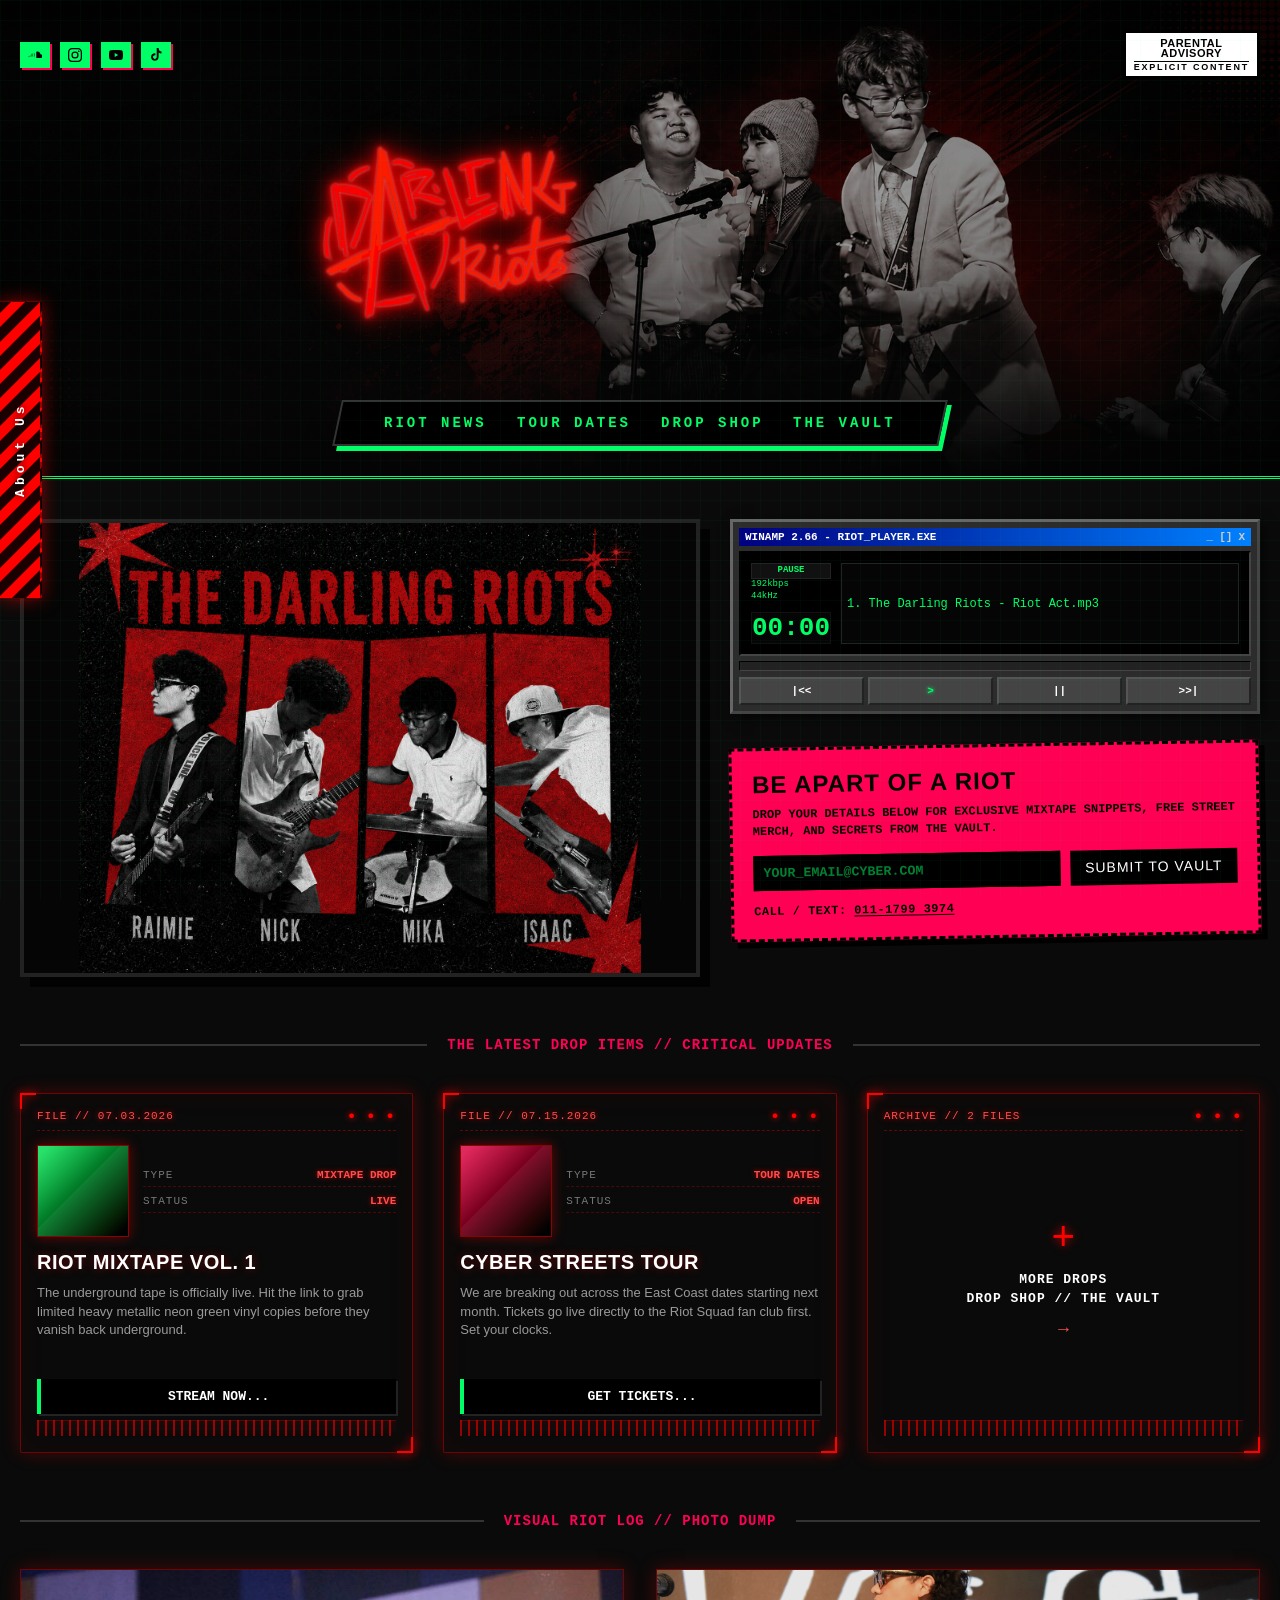
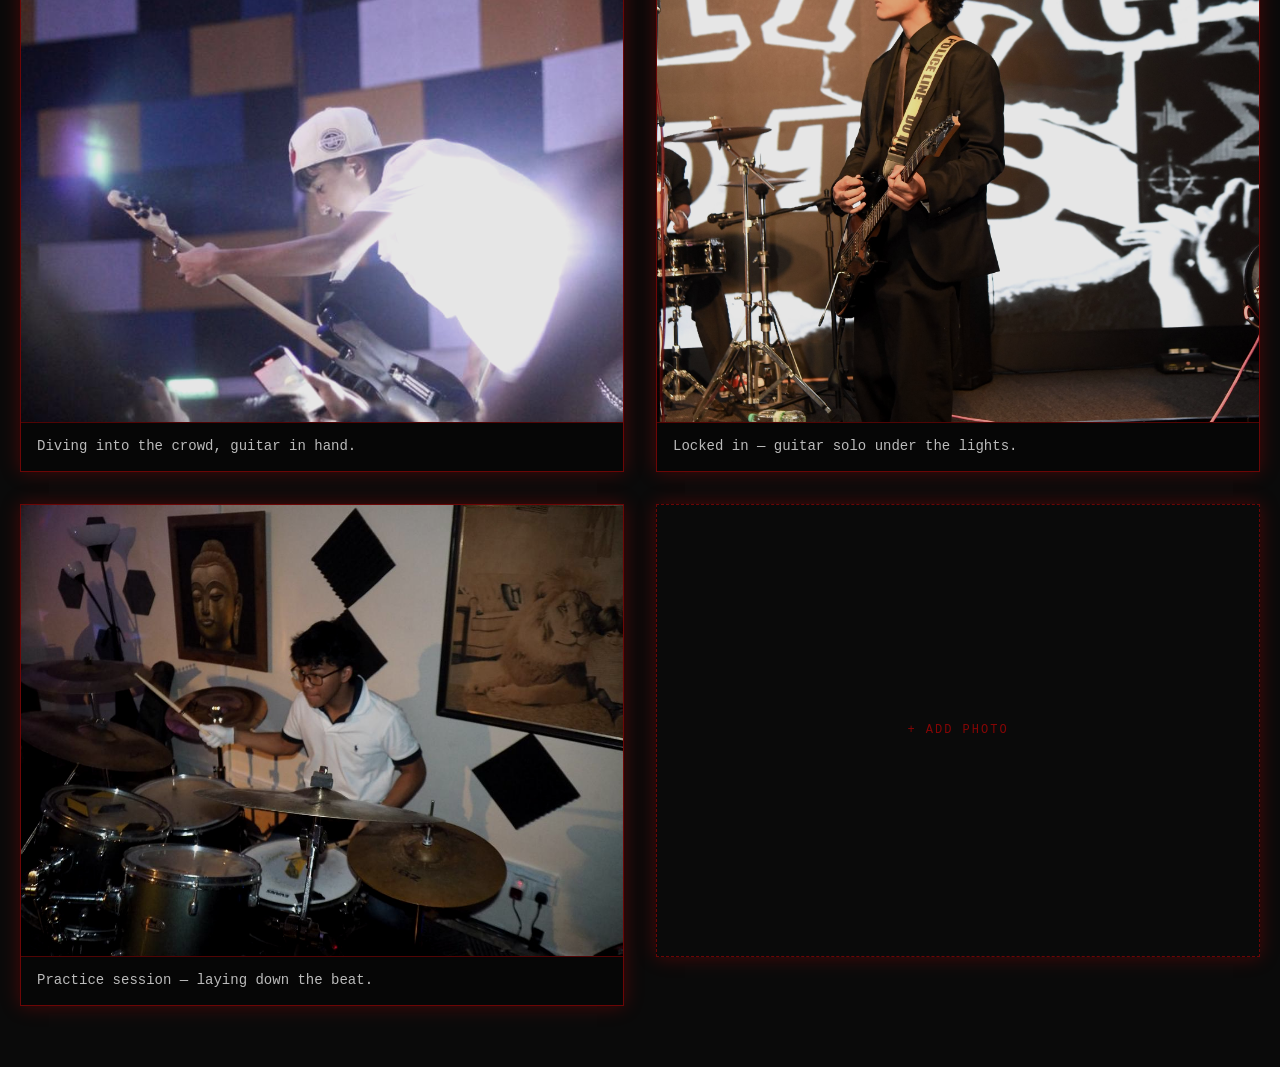
==== index.html @ 15f685d5 "first commit website" ====
<!DOCTYPE html>
<html lang="en">
<head>
  <meta charset="UTF-8">
  <meta name="viewport" content="width=device-width, initial-scale=1.0">
  <title>The Darling Riots | Official Site</title>
  <link rel="stylesheet" href="style.css">
  <script src="script.js" defer></script>

</head>
<body>

  <!-- LOADING OVERLAY (shown whenever the page or an action is loading) -->
  <div class="loading-overlay" id="loadingOverlay">
    <img src="pictures/dogdrum.png" alt="Loading..." class="loading-spinner">
  </div>

  <!-- BACKGROUND GRID TEXTURE OVERLAY -->
  <div class="grid-overlay"></div>

  <!-- BAND INTRO MEMO: old-school ticket stub, pinned to the left edge -->
  <div class="ticket-memo" id="ticketMemo">
    <button type="button" class="ticket-tab" id="ticketTab" aria-expanded="false" aria-controls="ticketPanel">
      <span class="ticket-tab-text">About Us</span>
    </button>

    <div class="ticket-panel" id="ticketPanel">
      <div class="ticket-stub">
        <span class="ticket-stub-label">ADMIT<br>ONE</span>
        <span class="ticket-stub-no">NO. 000001</span>
      </div>
      <div class="ticket-perforation"></div>
      <div class="ticket-body">
        <button type="button" class="ticket-close" id="ticketClose" aria-label="Close">&times;</button>
        <span class="ticket-eyebrow">BACKSTAGE PASS // ORIGIN STORY</span>
        <h2 class="ticket-title">THE DARLING RIOTS</h2>
        <p class="ticket-intro-text">
          [ Add your band introduction here — who you are, where you're from, your sound, and the story
          behind the riot. This panel is ready whenever you want to drop it in. ]
        </p>
        <div class="ticket-meta-row">
          <span>GATE A1</span>
          <span>GA ENTRY</span>
          <span>VALID ALL DATES</span>
        </div>
        <div class="ticket-barcode"></div>
      </div>
    </div>
  </div>

  <!-- HEADER (Inspired by Layout in Screenshot 2026-05-30 205433.png) -->
  <header class="y2k-header">
    <div class="top-utility-bar">
      <div class="social-cluster">
        <a href="https://on.soundcloud.com/zNSpr5224gGfSf9cgE" target="_blank" rel="noopener noreferrer" class="pixel-social-btn" title="SoundCloud" aria-label="SoundCloud">
          <svg viewBox="0 0 640 512" aria-hidden="true"><path d="M111.4 256.3c-3.5 0-6.1 2.7-6.6 6.1c-3.3 26-8.4 50.7-13.4 74.9l-.2 1.3c.5 3.9 3.1 6.7 6.6 6.7s6.1-2.7 6.7-6.7l.1-.6c5.2-24.9 10.4-49.9 13.7-76.5c-.6-3.4-3.1-5.2-6.9-5.2zM63.8 285.3c-3.4 0-6.4 2.7-6.7 6.4c-2.5 18-6.4 35.6-9.9 53.2l-.5 2.6c.3 3.9 3.1 6.4 6.4 6.4c3.4 0 6.1-2.5 6.7-6.4l.1-.4c3.9-19 7.7-38 10.1-57.6c-.4-2.5-2.9-3.8-6.2-3.8zM160.5 202.8c-4.4 0-7.9 3.4-8.4 7.9c-4.2 39.5-11.4 78.4-16.4 117.9c.5 5.2 4.1 8.9 8.9 8.9s8.1-3.4 8.4-8.9c5.4-40.9 12.9-81.9 16.6-123.1c-.2-1.5-.4-3-.6-4.4c-1-4.1-3.9-8.3-8.5-8.3zM227 176.8c-.2 0-.5 0-.7 0c-5.2 0-9.6 4.4-9.9 9.4c-4.2 41.5-9.6 82.4-14.4 123.8c-.2 1.2-.2 2.5-.2 3.7c0 5.7 4.5 9.9 9.9 9.9c5.2 0 9.4-3.9 9.9-9.4c5.2-42.4 10.7-84.9 14.9-127.3c0-.5-.2-1-.2-1.7c-.2-4.9-4.4-8.9-9.3-9.4zM31.9 300.1c-3.5 0-6.6 2.7-6.9 6.4l-3.9 40.3c.2 3.9 3.1 6.4 6.6 6.4c3.5 0 6.4-2.9 6.9-6.4l3.7-40.3c-.5-3.7-3.4-6.4-6.4-6.4zM587 224.9c-6.4 0-12.4 1.2-18 3.2C562.9 154.6 505.6 100 435.9 100c-17.3 0-34.1 3.5-49 9.4c-6.1 2.5-7.6 4.9-7.6 9.6l0 268.7c0 4.9 3.9 8.9 8.7 9.4l199 0c39.5 0 71.9-32.1 71.9-71.9C658.8 257.1 626.6 224.9 587 224.9zM294.4 176.3c-6.2 0-11.4 4.9-11.9 11.2c-4.5 43.9-10.2 87.7-13.9 131.6c0 .5-.2 1.2-.2 1.7c0 6.4 5.2 11.2 11.4 11.2c6.2 0 11.2-4.7 11.7-11.2c4-44.2 10-88.1 14.2-132.3c-.2-6.5-5.1-12.2-11.3-12.2z"/></svg>
        </a>
        <a href="https://www.instagram.com/thedarlingriots?utm_source=ig_web_button_share_sheet&igsh=ZDNlZDc0MzIxNw==" target="_blank" rel="noopener noreferrer" class="pixel-social-btn" title="Instagram" aria-label="Instagram">
          <svg viewBox="0 0 24 24" aria-hidden="true"><path d="M12 2.163c3.204 0 3.584.012 4.85.07 3.252.148 4.771 1.691 4.919 4.919.058 1.265.069 1.645.069 4.849 0 3.205-.012 3.584-.069 4.849-.149 3.225-1.664 4.771-4.919 4.919-1.266.058-1.644.07-4.85.07-3.204 0-3.584-.012-4.849-.07-3.26-.149-4.771-1.699-4.919-4.92-.058-1.265-.07-1.644-.07-4.849 0-3.204.013-3.583.07-4.849.149-3.227 1.664-4.771 4.919-4.919 1.266-.057 1.645-.069 4.849-.069zM12 0C8.741 0 8.332.014 7.052.072 2.694.272.273 2.69.073 7.052.014 8.332 0 8.741 0 12c0 3.259.014 3.668.072 4.948.2 4.358 2.618 6.78 6.98 6.98C8.332 23.986 8.741 24 12 24c3.259 0 3.668-.014 4.948-.072 4.354-.2 6.782-2.618 6.979-6.98.059-1.28.073-1.689.073-4.948 0-3.259-.014-3.667-.072-4.947-.196-4.354-2.617-6.78-6.979-6.98C15.668.014 15.259 0 12 0zm0 5.838a6.162 6.162 0 1 0 0 12.324 6.162 6.162 0 0 0 0-12.324zM12 16a4 4 0 1 1 0-8 4 4 0 0 1 0 8zm6.406-11.845a1.44 1.44 0 1 0 0 2.88 1.44 1.44 0 0 0 0-2.88z"/></svg>
        </a>
        <a href="https://www.youtube.com/@darlingriots" target="_blank" rel="noopener noreferrer" class="pixel-social-btn" title="YouTube" aria-label="YouTube">
          <svg viewBox="0 0 24 24" aria-hidden="true"><path d="M23.498 6.186a2.997 2.997 0 0 0-2.112-2.12C19.505 3.545 12 3.545 12 3.545s-7.505 0-9.386.521A2.997 2.997 0 0 0 .502 6.186 31.26 31.26 0 0 0 0 12a31.26 31.26 0 0 0 .502 5.814 2.997 2.997 0 0 0 2.112 2.12c1.881.521 9.386.521 9.386.521s7.505 0 9.386-.521a2.997 2.997 0 0 0 2.112-2.12A31.26 31.26 0 0 0 24 12a31.26 31.26 0 0 0-.502-5.814zM9.75 15.568V8.432L15.818 12z"/></svg>
        </a>
        <a href="https://www.tiktok.com/@thedarlingriots?lang=en-GB" target="_blank" rel="noopener noreferrer" class="pixel-social-btn" title="TikTok" aria-label="TikTok">
          <svg viewBox="0 0 24 24" aria-hidden="true"><path d="M16.6 0h-3.4v15.5c0 1.7-1.4 3.2-3.2 3.2-1.7 0-3.2-1.4-3.2-3.2 0-1.7 1.4-3.2 3.2-3.2.3 0 .6 0 .9.1V8.9c-.3 0-.6-.1-.9-.1-3.6 0-6.5 2.9-6.5 6.5S6.5 21.8 10 21.8s6.5-2.9 6.5-6.5V7.9c1.4 1 3.1 1.6 4.9 1.6V6.1c-2.6 0-4.8-2.1-4.8-4.8V0z"/></svg>
        </a>
      </div>
      <div class="parental-advisory-badge">
        PARENTAL<br>ADVISORY<br><span class="explicit">EXPLICIT CONTENT</span>
      </div>
    </div>
    
    <img src="logo.png" alt="The Darling Riots" class="band-logo" id="bandLogo">
    
    <nav class="cyber-nav-container">
      <div class="cyber-nav-skew">
        <a href="#news" class="nav-link">RIOT NEWS</a>
        <a href="#tour" class="nav-link">TOUR DATES</a>
        <a href="drops.html#shop" class="nav-link">DROP SHOP</a>
        <a href="drops.html#vault" class="nav-link">THE VAULT</a>
      </div>
    </nav>
  </header>

  <!-- HERO EXPLOSIVE SPLASH & FAN ZONE -->
  <section class="hero-section">
    <div class="hero-media-frame">
      <img src="pictures/poster.png" alt="The Darling Riots — Raimie, Nick, Mika, Isaac" class="hero-poster">
    </div>

    <div class="hero-fan-widgets">
      <!-- WINAMP STYLE AUDIO PLAYER -->
      <div class="winamp-player" id="winampPlayer">
        <div class="winamp-title-bar">
          <span class="winamp-title-text">WINAMP 2.66 - RIOT_PLAYER.EXE</span>
          <div class="winamp-window-controls"><span>_</span><span>[]</span><span>X</span></div>
        </div>
        <div class="winamp-display">
          <div class="winamp-status-indicators">
            <div class="status-indicator" id="playStatus">PAUSE</div>
            <div class="status-kbps">192kbps</div>
            <div class="status-khz">44kHz</div>
          </div>
          <div class="winamp-timer" id="audioTimer">00:00</div>
          <div class="winamp-track-info">
            <div class="track-ticker-wrap">
              <div class="track-ticker" id="trackTitle">1. The Darling Riots - Riot Act.mp3</div>
            </div>
          </div>
        </div>
        <div class="winamp-progress-container" id="progressContainer">
          <div class="winamp-progress-bar" id="progressBar"></div>
        </div>
        <div class="winamp-controls">
          <button class="winamp-btn" id="prevBtn">|&lt;&lt;</button>
          <button class="winamp-btn active-green" id="playBtn">&gt;</button>
          <button class="winamp-btn" id="pauseBtn">||</button>
          <button class="winamp-btn" id="nextBtn">&gt;&gt;|</button>
        </div>
      </div>

      <!-- SQUAD FLYER NEWSLETTER SIGNUP -->
      <div class="street-flyer-signup">
        <h2 class="flyer-title">BE APART OF A RIOT</h2>
        <p class="flyer-text">DROP YOUR DETAILS BELOW FOR EXCLUSIVE MIXTAPE SNIPPETS, FREE STREET MERCH, AND SECRETS FROM THE VAULT.</p>
        <form class="flyer-form" id="flyerForm">
          <input type="email" placeholder="YOUR_EMAIL@CYBER.COM" required class="flyer-input">
          <button type="submit" class="flyer-submit-btn">SUBMIT TO VAULT</button>
        </form>
        <p class="flyer-contact">CALL / TEXT: <a href="tel:01117993974" class="flyer-contact-link">011-1799 3974</a></p>
      </div>
    </div>
  </section>

  <!-- NEWS & FAN ACTION ITEMS (4-Column Layout from Screenshot 2026-05-30 205459.png) -->
  <main class="news-section" id="news">
    <div class="section-divider">
      <span class="divider-line"></span>
      <h2 class="section-header-tag">THE LATEST DROP ITEMS // CRITICAL UPDATES</h2>
      <span class="divider-line"></span>
    </div>

    <div class="news-grid">
      <!-- ARTICLE 1: MIXTAPE DROP -->
      <article class="jewel-case">
        <div class="dossier-header">
          <span class="dossier-tag">FILE // 07.03.2026</span>
          <span class="dossier-dots">&#9679; &#9679; &#9679;</span>
        </div>
        <div class="case-front">
          <div class="dossier-main">
            <div class="album-art-wrapper">
              <div class="art-placeholder mixtapedrop-art"></div>
              <div class="plastic-shine"></div>
            </div>
            <div class="dossier-meta">
              <div class="meta-row"><span class="meta-label">TYPE</span><span class="meta-value">MIXTAPE DROP</span></div>
              <div class="meta-row"><span class="meta-label">STATUS</span><span class="meta-value">LIVE</span></div>
            </div>
          </div>
          <div class="case-insert-text">
            <h3>RIOT MIXTAPE VOL. 1</h3>
            <p>The underground tape is officially live. Hit the link to grab limited heavy metallic neon green vinyl copies before they vanish back underground.</p>
            <a href="#" class="tape-strip-btn">STREAM NOW...</a>
          </div>
          <div class="dossier-scanline"></div>
        </div>
      </article>

      <!-- ARTICLE 2: TOUR DATES -->
      <article class="jewel-case" id="tour">
        <div class="dossier-header">
          <span class="dossier-tag">FILE // 07.15.2026</span>
          <span class="dossier-dots">&#9679; &#9679; &#9679;</span>
        </div>
        <div class="case-front">
          <div class="dossier-main">
            <div class="album-art-wrapper">
              <div class="art-placeholder tour-art"></div>
              <div class="plastic-shine"></div>
            </div>
            <div class="dossier-meta">
              <div class="meta-row"><span class="meta-label">TYPE</span><span class="meta-value">TOUR DATES</span></div>
              <div class="meta-row"><span class="meta-label">STATUS</span><span class="meta-value">OPEN</span></div>
            </div>
          </div>
          <div class="case-insert-text">
            <h3>CYBER STREETS TOUR</h3>
            <p>We are breaking out across the East Coast dates starting next month. Tickets go live directly to the Riot Squad fan club first. Set your clocks.</p>
            <a href="#" class="tape-strip-btn">GET TICKETS...</a>
          </div>
          <div class="dossier-scanline"></div>
        </div>
      </article>

      <!-- MORE DROPS: links out to the second page -->
      <article class="jewel-case more-tile">
        <div class="dossier-header">
          <span class="dossier-tag">ARCHIVE // 2 FILES</span>
          <span class="dossier-dots">&#9679; &#9679; &#9679;</span>
        </div>
        <a href="drops.html" class="more-tile-link">
          <span class="more-tile-plus">+</span>
          <span class="more-tile-text">MORE DROPS<br>DROP SHOP // THE VAULT</span>
          <span class="more-tile-arrow">&rarr;</span>
        </a>
        <div class="dossier-scanline"></div>
      </article>
    </div>
  </main>

  <!-- VISUAL RIOT LOG / PHOTO GALLERY -->
  <section class="gallery-section" id="gallery">
    <div class="section-divider">
      <span class="divider-line"></span>
      <h2 class="section-header-tag">VISUAL RIOT LOG // PHOTO DUMP</h2>
      <span class="divider-line"></span>
    </div>

    <div class="photo-gallery" id="photoGallery"></div>
  </section>

  <script src="gallery-data.js"></script>
</body>
</html>
---- style.css ----
/* --- GLOBAL ESTHETICS & RESET --- */
* {
  margin: 0;
  padding: 0;
  box-sizing: border-box;
}

body {
  background-color: #0a0a0a;
  color: #ffffff;
  font-family: -apple-system, BlinkMacSystemFont, "Segoe UI", Roboto, sans-serif;
  overflow-x: hidden;
  position: relative;
}

/* Photocopied Half-tone / Digital Grid Overlay Frame Layer */
.grid-overlay {
  position: fixed;
  top: 0; left: 0; width: 100%; height: 100%;
  background-image: 
    linear-gradient(rgba(0, 255, 102, 0.03) 1px, transparent 1px),
    linear-gradient(90deg, rgba(0, 255, 102, 0.03) 1px, transparent 1px);
  background-size: 20px 20px;
  pointer-events: none;
  z-index: 999;
}

/* --- BAND INTRO MEMO: OLD-SCHOOL TICKET STUB --- */
.ticket-memo {
  position: fixed;
  top: 50%;
  left: 0;
  transform: translateY(-50%);
  z-index: 1500;
  display: flex;
  align-items: stretch;
}

.ticket-tab {
  flex-shrink: 0;
  width: 42px;
  border: none;
  border-right: 2px dashed rgba(0, 0, 0, 0.4);
  background: repeating-linear-gradient(-45deg, #ff0000 0 10px, #1a0000 10px 20px);
  box-shadow: 0 0 18px rgba(255, 0, 0, 0.5);
  cursor: pointer;
  display: flex;
  align-items: center;
  justify-content: center;
  padding: 20px 0;
}

.ticket-tab-text {
  writing-mode: vertical-rl;
  transform: rotate(180deg);
  font-family: monospace;
  font-weight: bold;
  font-size: 13px;
  letter-spacing: 4px;
  color: #fff;
  text-shadow: 0 0 6px rgba(0, 0, 0, 0.9);
}

.ticket-panel {
  display: flex;
  width: 0;
  overflow: hidden;
  background: #111;
  box-shadow: 0 0 30px rgba(255, 0, 0, 0.4);
  transition: width 0.35s ease;
}

.ticket-panel.open {
  width: 380px;
}

.ticket-stub {
  flex-shrink: 0;
  width: 46px;
  background: repeating-linear-gradient(-45deg, #ff0000 0 10px, #1a0000 10px 20px);
  display: flex;
  flex-direction: column;
  align-items: center;
  justify-content: space-between;
  padding: 18px 0;
}

.ticket-stub-label {
  writing-mode: vertical-rl;
  transform: rotate(180deg);
  font-family: 'Impact', sans-serif;
  font-size: 15px;
  letter-spacing: 2px;
  color: #fff;
  text-align: center;
}

.ticket-stub-no {
  writing-mode: vertical-rl;
  transform: rotate(180deg);
  font-family: monospace;
  font-size: 10px;
  letter-spacing: 2px;
  color: rgba(255, 255, 255, 0.75);
}

.ticket-perforation {
  flex-shrink: 0;
  width: 12px;
  position: relative;
  border-left: 2px dashed rgba(255, 0, 0, 0.6);
  border-right: 2px dashed rgba(255, 0, 0, 0.6);
}

.ticket-perforation::before,
.ticket-perforation::after {
  content: "";
  position: absolute;
  left: 50%;
  width: 22px;
  height: 22px;
  background: #0a0a0a;
  border-radius: 50%;
  transform: translateX(-50%);
}

.ticket-perforation::before { top: -11px; }
.ticket-perforation::after { bottom: -11px; }

.ticket-body {
  position: relative;
  flex: 1;
  min-width: 322px;
  padding: 28px 22px 22px;
  display: flex;
  flex-direction: column;
  gap: 12px;
}

.ticket-close {
  position: absolute;
  top: 10px;
  right: 12px;
  background: none;
  border: none;
  color: #ff4d4d;
  font-size: 22px;
  line-height: 1;
  cursor: pointer;
  text-shadow: 0 0 8px rgba(255, 0, 0, 0.7);
}

.ticket-close:hover {
  color: #fff;
}

.ticket-eyebrow {
  font-family: monospace;
  font-size: 11px;
  letter-spacing: 2px;
  color: #ff4d4d;
  text-shadow: 0 0 6px rgba(255, 0, 0, 0.6);
}

.ticket-title {
  font-family: 'Impact', sans-serif;
  font-size: 26px;
  letter-spacing: 0.5px;
  color: #fff;
  text-shadow: 0 0 10px rgba(255, 0, 0, 0.5);
}

.ticket-intro-text {
  font-family: monospace;
  font-size: 12.5px;
  line-height: 1.6;
  color: #aaa;
  flex: 1;
}

.ticket-meta-row {
  display: flex;
  justify-content: space-between;
  flex-wrap: wrap;
  gap: 6px;
  border-top: 1px dashed rgba(255, 0, 0, 0.3);
  padding-top: 10px;
  font-family: monospace;
  font-size: 10px;
  letter-spacing: 1px;
  color: #777;
}

.ticket-barcode {
  height: 34px;
  background: repeating-linear-gradient(90deg, #eee 0 2px, transparent 2px 4px, #eee 4px 5px, transparent 5px 9px, #eee 9px 12px, transparent 12px 14px);
  opacity: 0.85;
}

/* --- HEADER SECTION (Screenshot 2026-05-30 205433.png Architecture) --- */
.y2k-header {
  padding: 30px 20px 25px;
  border-bottom: 3px double #00ff66;
  background:
    radial-gradient(ellipse at 25% 45%, rgba(0, 0, 0, 0.45) 0%, rgba(0, 0, 0, 0.1) 40%, rgba(0, 0, 0, 0.7) 100%),
    linear-gradient(180deg, rgba(5, 5, 5, 0.25) 0%, rgba(5, 5, 5, 0.35) 55%, #070707 100%),
    url("pictures/band-01.png");
  background-size: cover;
  background-position: center;
  text-align: center;
}

.top-utility-bar {
  display: flex;
  justify-content: space-between;
  align-items: center;
  max-width: 1400px;
  margin: 0 auto;
}

.pixel-social-btn {
  display: inline-flex;
  align-items: center;
  justify-content: center;
  width: 30px;
  height: 26px;
  color: #000;
  background-color: #00ff66;
  text-decoration: none;
  margin-right: 6px;
  box-shadow: 2px 2px 0px #ff0055;
  transition: transform 0.1s ease, background-color 0.1s ease, color 0.1s ease;
}

.pixel-social-btn svg {
  width: 14px;
  height: 14px;
  fill: currentColor;
  display: block;
}

.pixel-social-btn:hover {
  transform: translateY(-2px);
  background-color: #ff0055;
  color: #fff;
  box-shadow: 2px 2px 0px #00ff66;
}

.parental-advisory-badge {
  background-color: #ffffff;
  color: #000000;
  font-family: "Impact", "Arial Black", sans-serif;
  font-size: 11px;
  line-height: 0.95;
  padding: 5px 8px;
  border: 3px solid #000000;
  font-weight: 900;
  letter-spacing: 0.5px;
  text-align: center;
  animation: flashAlert 2s infinite steps(2);
}

.parental-advisory-badge .explicit {
  font-size: 9px;
  letter-spacing: 1.8px;
  border-top: 1px solid #000;
  display: block;
  margin-top: 2px;
  padding-top: 1px;
}

/* Glowing Neon Red Band Logo */
.band-logo {
  display: block;
  width: clamp(160px, 20vw, 300px);
  margin: 25px auto;
  position: relative;
  left: clamp(-190px, -17vw, -100px);
  cursor: pointer;
  filter:
    drop-shadow(0 0 1px #ff6666)
    drop-shadow(0 0 3px #ff0000)
    drop-shadow(0 0 8px rgba(255, 0, 0, 0.7))
    drop-shadow(0 0 16px rgba(255, 0, 0, 0.45));
  animation: neonFlicker 2.6s ease-in-out infinite;
  transition: transform 0.1s ease, filter 0.1s ease;
}

@keyframes neonFlicker {
  0%, 100% {
    filter:
      drop-shadow(0 0 1px #ff6666)
      drop-shadow(0 0 3px #ff0000)
      drop-shadow(0 0 8px rgba(255, 0, 0, 0.7))
      drop-shadow(0 0 16px rgba(255, 0, 0, 0.45));
  }
  50% {
    filter:
      drop-shadow(0 0 1px #ff8080)
      drop-shadow(0 0 4px #ff0000)
      drop-shadow(0 0 11px rgba(255, 0, 0, 0.75))
      drop-shadow(0 0 20px rgba(255, 0, 0, 0.5));
  }
  75% {
    filter:
      drop-shadow(0 0 1px #ff6666)
      drop-shadow(0 0 2px #ff0000)
      drop-shadow(0 0 6px rgba(255, 0, 0, 0.6))
      drop-shadow(0 0 12px rgba(255, 0, 0, 0.4));
  }
}

/* Skewed Tech Navigation Menu Bar */
.cyber-nav-container {
  margin: 15px auto 5px auto;
  display: inline-block;
}

.cyber-nav-skew {
  display: flex;
  background-color: #000000;
  border: 2px solid #333333;
  padding: 8px 30px;
  transform: skewX(-12deg);
  box-shadow: 5px 5px 0px #00ff66;
}

.nav-link {
  color: #00ff66;
  font-family: monospace;
  font-weight: bold;
  font-size: 14px;
  text-decoration: none;
  letter-spacing: 3px;
  padding: 5px 15px;
  transform: skewX(12deg); /* Un-skew text content */
}

.nav-link:hover {
  color: #ff0055;
  text-shadow: 0 0 8px #ff0055;
}

/* --- HERO & FAN CONTAINER AREA --- */
.hero-section {
  display: flex;
  flex-wrap: wrap;
  max-width: 1400px;
  margin: 40px auto;
  padding: 0 20px;
  gap: 30px;
}

.hero-media-frame {
  flex: 1 1 550px;
  border: 4px solid #222;
  background-color: #111;
  box-shadow: 10px 10px 0px rgba(0, 0, 0, 0.8);
  position: relative;
}

.hero-poster {
  display: block;
  width: 100%;
  height: 450px;
  object-fit: contain;
  background: #050505;
}

.hero-fan-widgets {
  flex: 1 1 400px;
  display: flex;
  flex-direction: column;
  gap: 30px;
}

/* --- WINAMP AUDIO SKIN PLAYER --- */
.winamp-player {
  background-color: #2c2c2c;
  border: 3px solid #444;
  border-top-color: #666; border-left-color: #666;
  padding: 6px;
  box-shadow: 4px 4px 12px rgba(0,0,0,0.6);
}

.winamp-title-bar {
  background: linear-gradient(90deg, #000080, #0080ff);
  padding: 3px 6px;
  display: flex;
  justify-content: space-between;
  align-items: center;
  font-family: monospace;
  font-size: 11px;
  color: #fff;
  font-weight: bold;
}

.winamp-window-controls span {
  margin-left: 6px;
  cursor: pointer;
  color: #ccc;
}

.winamp-display {
  background-color: #000;
  border: 2px inset #444;
  margin-top: 5px;
  padding: 10px;
  display: grid;
  grid-template-columns: 80px 1fr;
  gap: 10px;
}

.winamp-status-indicators {
  font-family: monospace;
  font-size: 9px;
  color: #00ff66;
  line-height: 1.3;
}

.status-indicator {
  font-weight: bold;
  background-color: #111;
  padding: 1px 3px;
  text-align: center;
  border: 1px solid #222;
}

.winamp-timer {
  grid-column: 1;
  font-family: monospace;
  font-size: 26px;
  color: #00ff66;
  text-align: center;
  background-color: #050505;
  border: 1px solid #111;
  font-weight: bold;
}

.winamp-track-info {
  grid-column: 2;
  grid-row: 1 / span 2;
  background-color: #050505;
  border: 1px solid #222;
  display: flex;
  align-items: center;
  padding: 5px;
  overflow: hidden;
}

.track-ticker-wrap {
  width: 100%;
  overflow: hidden;
}

.track-ticker {
  font-family: monospace;
  font-size: 12px;
  color: #00ff66;
  white-space: nowrap;
}

.winamp-progress-container {
  background-color: #222;
  height: 10px;
  margin-top: 5px;
  border: 1px inset #444;
  cursor: pointer;
  position: relative;
}

.winamp-progress-bar {
  background-color: #00ff66;
  width: 30%;
  height: 100%;
}

.winamp-controls {
  display: flex;
  gap: 4px;
  margin-top: 6px;
}

.winamp-btn {
  flex: 1;
  background-color: #444;
  border: 2px solid #555;
  border-bottom-color: #222; border-right-color: #222;
  color: #fff;
  font-family: monospace;
  font-weight: bold;
  font-size: 11px;
  padding: 6px 0;
  cursor: pointer;
}

.winamp-btn:active {
  border: 2px solid #222;
  border-bottom-color: #555; border-right-color: #555;
}

.active-green {
  color: #00ff66;
  text-shadow: 0 0 4px #00ff66;
}

/* --- UNDERGROUND STREET FLYER SIGNUP --- */
.street-flyer-signup {
  background-color: #ff0055;
  color: #000;
  border: 3px dashed #000;
  padding: 20px;
  transform: rotate(-1deg);
  box-shadow: 6px 6px 0px #000;
}

.flyer-title {
  font-family: 'Impact', sans-serif;
  font-size: 24px;
  letter-spacing: 1px;
  margin-bottom: 8px;
}

.flyer-text {
  font-family: monospace;
  font-size: 12px;
  font-weight: bold;
  line-height: 1.4;
  margin-bottom: 15px;
}

.flyer-form {
  display: flex;
  gap: 10px;
}

.flyer-input {
  flex: 1;
  background: #000;
  border: 2px solid #000;
  color: #00ff66;
  font-family: monospace;
  font-weight: bold;
  padding: 8px;
}

.flyer-input::placeholder {
  color: rgba(0, 255, 102, 0.5);
}

.flyer-submit-btn {
  background-color: #000;
  color: #fff;
  border: none;
  font-family: 'Impact', sans-serif;
  font-size: 14px;
  letter-spacing: 1px;
  padding: 0 15px;
  cursor: pointer;
}

.flyer-submit-btn:hover {
  background-color: #ffffff;
  color: #000000;
}

.flyer-contact {
  margin-top: 14px;
  font-family: monospace;
  font-weight: bold;
  font-size: 12px;
  letter-spacing: 0.5px;
}

.flyer-contact-link {
  color: #000;
  text-decoration: underline;
  text-underline-offset: 2px;
}

.flyer-contact-link:hover {
  color: #fff;
}

/* --- GRID SECTION (Screenshot 2026-05-30 205459.png Layout Structure) --- */
.news-section {
  max-width: 1400px;
  margin: 60px auto;
  padding: 0 20px;
}

.section-divider {
  display: flex;
  align-items: center;
  gap: 20px;
  margin-bottom: 40px;
}

.divider-line {
  flex: 1;
  height: 2px;
  background-color: #333;
}

.section-header-tag {
  font-family: monospace;
  font-size: 14px;
  color: #ff0055;
  font-weight: bold;
  letter-spacing: 1px;
}

.news-grid {
  display: grid;
  grid-template-columns: repeat(auto-fit, minmax(280px, 1fr));
  gap: 30px;
}

/* Glowing Red HUD Dossier Card */
.jewel-case {
  background: #0a0a0a;
  border: 1px solid rgba(255, 0, 0, 0.4);
  border-radius: 2px;
  display: block;
  position: relative;
  padding: 16px;
  box-shadow: 0 0 18px rgba(255, 0, 0, 0.25), inset 0 0 30px rgba(255, 0, 0, 0.05);
  perspective: 1000px;
  transition: transform 0.15s ease-out, box-shadow 0.15s ease-out;
}

.jewel-case.more-tile {
  display: flex;
  flex-direction: column;
}

.jewel-case::before,
.jewel-case::after {
  content: "";
  position: absolute;
  width: 14px;
  height: 14px;
  border: 2px solid #ff0000;
  filter: drop-shadow(0 0 4px #ff0000);
  pointer-events: none;
}

.jewel-case::before {
  top: -1px;
  left: -1px;
  border-right: none;
  border-bottom: none;
}

.jewel-case::after {
  bottom: -1px;
  right: -1px;
  border-left: none;
  border-top: none;
}

.jewel-case:hover {
  box-shadow: 0 0 30px rgba(255, 0, 0, 0.45), inset 0 0 40px rgba(255, 0, 0, 0.08);
}

.dossier-header {
  display: flex;
  justify-content: space-between;
  align-items: center;
  font-family: monospace;
  font-size: 11px;
  letter-spacing: 1px;
  color: #ff4d4d;
  text-shadow: 0 0 6px rgba(255, 0, 0, 0.8);
  border-bottom: 1px dashed rgba(255, 0, 0, 0.35);
  padding-bottom: 8px;
  margin-bottom: 14px;
}

.dossier-dots {
  color: #ff0000;
  letter-spacing: 3px;
  text-shadow: 0 0 6px #ff0000;
}

.case-front {
  padding: 0;
}

.dossier-main {
  display: flex;
  gap: 14px;
  margin-bottom: 14px;
}

.album-art-wrapper {
  position: relative;
  width: 92px;
  height: 92px;
  flex-shrink: 0;
  overflow: hidden;
  border: 1px solid rgba(255, 0, 0, 0.5);
  box-shadow: 0 0 12px rgba(255, 0, 0, 0.4);
}

.art-placeholder {
  width: 100%;
  height: 100%;
  background-size: cover;
  background-position: center;
  filter: contrast(1.15) brightness(0.85);
}

/* Fallback colors simulating aggressive cover variants */
.mixtapedrop-art { background: linear-gradient(135deg, #00ff66, #000); }
.tour-art { background: linear-gradient(135deg, #ff0055, #000); }
.merch-art { background: linear-gradient(135deg, #0088ff, #000); }
.street-art { background: linear-gradient(135deg, #ffaa00, #000); }

/* Transparent Gloss Reflection Layer */
.plastic-shine {
  position: absolute;
  top: 0; left: 0; right: 0; bottom: 0;
  background: linear-gradient(135deg, rgba(255,255,255,0.18) 0%, rgba(255,255,255,0) 45%, rgba(255,255,255,0.06) 46%, rgba(255,255,255,0) 100%);
  pointer-events: none;
  transition: opacity 0.2s ease;
}

.dossier-meta {
  flex: 1;
  display: flex;
  flex-direction: column;
  justify-content: center;
  gap: 8px;
}

.meta-row {
  display: flex;
  justify-content: space-between;
  gap: 10px;
  border-bottom: 1px dashed rgba(255, 0, 0, 0.25);
  padding-bottom: 5px;
  font-family: monospace;
  font-size: 11px;
}

.meta-label {
  color: #777;
  letter-spacing: 1px;
}

.meta-value {
  color: #ff4d4d;
  font-weight: bold;
  text-shadow: 0 0 5px rgba(255, 0, 0, 0.7);
}

.case-insert-text {
  margin-top: 0;
}

.dossier-scanline {
  height: 16px;
  margin-top: 6px;
  border-top: 1px solid rgba(255, 0, 0, 0.3);
  background:
    repeating-linear-gradient(90deg, rgba(255, 0, 0, 0.55) 0 2px, transparent 2px 8px),
    linear-gradient(180deg, rgba(255, 0, 0, 0.08), transparent);
}

.case-insert-text h3 {
  color: #fff;
  font-family: 'Impact', sans-serif;
  font-size: 20px;
  margin: 4px 0 10px 0;
  letter-spacing: 0.5px;
  text-shadow: 0 0 10px rgba(255, 0, 0, 0.4);
}

.case-insert-text p {
  color: #999;
  font-size: 13px;
  line-height: 1.4;
  margin-bottom: 20px;
  height: 75px;
  overflow: hidden;
}

/* "More Drops" Link Tile (points to drops.html) */
.more-tile-link {
  flex: 1;
  display: flex;
  flex-direction: column;
  align-items: center;
  justify-content: center;
  gap: 10px;
  min-height: 180px;
  text-decoration: none;
  text-align: center;
}

.more-tile-plus {
  font-family: monospace;
  font-size: 40px;
  line-height: 1;
  color: #ff0000;
  text-shadow: 0 0 10px rgba(255, 0, 0, 0.8);
}

.more-tile-text {
  font-family: monospace;
  font-size: 13px;
  font-weight: bold;
  letter-spacing: 1px;
  color: #fff;
  line-height: 1.5;
}

.more-tile-arrow {
  font-size: 18px;
  color: #ff4d4d;
  transition: transform 0.2s ease;
}

.more-tile-link:hover .more-tile-arrow {
  transform: translateX(6px);
}

.more-tile-link:hover .more-tile-text {
  color: #ff4d4d;
}

/* Back-to-main link used on drops.html */
.back-to-main-link {
  display: inline-block;
  font-family: monospace;
  font-size: 12px;
  font-weight: bold;
  letter-spacing: 1px;
  color: #ff4d4d;
  text-decoration: none;
  margin-bottom: 24px;
  text-shadow: 0 0 6px rgba(255, 0, 0, 0.6);
}

.back-to-main-link:hover {
  color: #00ff66;
  text-shadow: 0 0 6px rgba(0, 255, 102, 0.6);
}

/* --- VISUAL RIOT LOG / PHOTO GALLERY --- */
.gallery-section {
  max-width: 1600px;
  margin: 60px auto;
  padding: 0 20px;
}

.photo-gallery {
  display: grid;
  grid-template-columns: repeat(auto-fit, minmax(400px, 1fr));
  gap: 32px;
}

.gallery-frame {
  position: relative;
  display: flex;
  flex-direction: column;
  overflow: hidden;
  background: #0a0a0a;
  border: 1px solid rgba(255, 0, 0, 0.4);
  box-shadow: 0 0 18px rgba(255, 0, 0, 0.25);
}

.gallery-photo {
  display: block;
  width: 100%;
  aspect-ratio: 4 / 3;
  object-fit: cover;
  filter: contrast(1.1) brightness(0.9) grayscale(0.15);
  transition: transform 0.3s ease, filter 0.3s ease;
}

.gallery-frame:hover .gallery-photo {
  transform: scale(1.06);
  filter: contrast(1.2) brightness(1) grayscale(0);
}

.gallery-caption {
  padding: 14px 16px;
  margin: 0;
  background: rgba(0, 0, 0, 0.4);
  border-top: 1px solid rgba(255, 0, 0, 0.3);
  font-family: monospace;
  font-size: 14px;
  color: #bbb;
  line-height: 1.4;
}

.gallery-empty {
  aspect-ratio: 4 / 3;
  display: flex;
  align-items: center;
  justify-content: center;
  border-style: dashed;
}

.gallery-empty-label {
  font-family: monospace;
  font-size: 12px;
  letter-spacing: 2px;
  color: rgba(255, 0, 0, 0.5);
}

/* Tape Strip Button (Inspired by Screenshot 2026-05-30 205459.png) */
.tape-strip-btn {
  display: block;
  background-color: #000;
  color: #fff;
  text-align: center;
  padding: 10px;
  font-family: monospace;
  font-weight: bold;
  font-size: 13px;
  text-decoration: none;
  border-left: 4px solid #00ff66;
  box-shadow: 2px 2px 0px rgba(255,255,255,0.1);
  transition: all 0.2s ease;
}

.tape-strip-btn:hover {
  background-color: #00ff66;
  color: #000;
  border-left-color: #ff0055;
  box-shadow: 0px 0px 12px #00ff66;
}

/* --- ANIMATIONS --- */
@keyframes flashAlert {
  0%, 100% { background-color: #fff; color: #000; }
  50% { background-color: #ff0055; color: #fff; border-color: #fff; }
}

/* --- LOADING OVERLAY --- */
.loading-overlay {
  position: fixed;
  inset: 0;
  background-color: #0a0a0a;
  display: flex;
  align-items: center;
  justify-content: center;
  z-index: 10000;
  opacity: 1;
  visibility: visible;
  transition: opacity 0.4s ease, visibility 0.4s ease;
}

.loading-overlay.hidden {
  opacity: 0;
  visibility: hidden;
  pointer-events: none;
}

.loading-spinner {
  width: 260px;
  filter: drop-shadow(0 0 10px #ff0000) drop-shadow(0 0 24px rgba(255, 0, 0, 0.6));
  animation: spin 2s linear infinite;
}

@keyframes spin {
  from { transform: rotate(0deg); }
  to { transform: rotate(360deg); }
}

/* Mobile Responsiveness adjustments */
@media (max-width: 768px) {
  .top-utility-bar {
    flex-direction: column;
    gap: 15px;
  }
  .cyber-nav-skew {
    flex-wrap: wrap;
    justify-content: center;
    transform: none;
  }
  .nav-link {
    transform: none;
  }
  .hero-section {
    margin: 15px auto;
  }
  .hero-poster {
    height: 300px;
  }
  .photo-gallery {
    grid-template-columns: 1fr;
  }
  .band-logo {
    left: 0;
  }
  .ticket-panel.open {
    width: min(300px, calc(100vw - 42px));
  }
  .ticket-body {
    min-width: 0;
  }
}
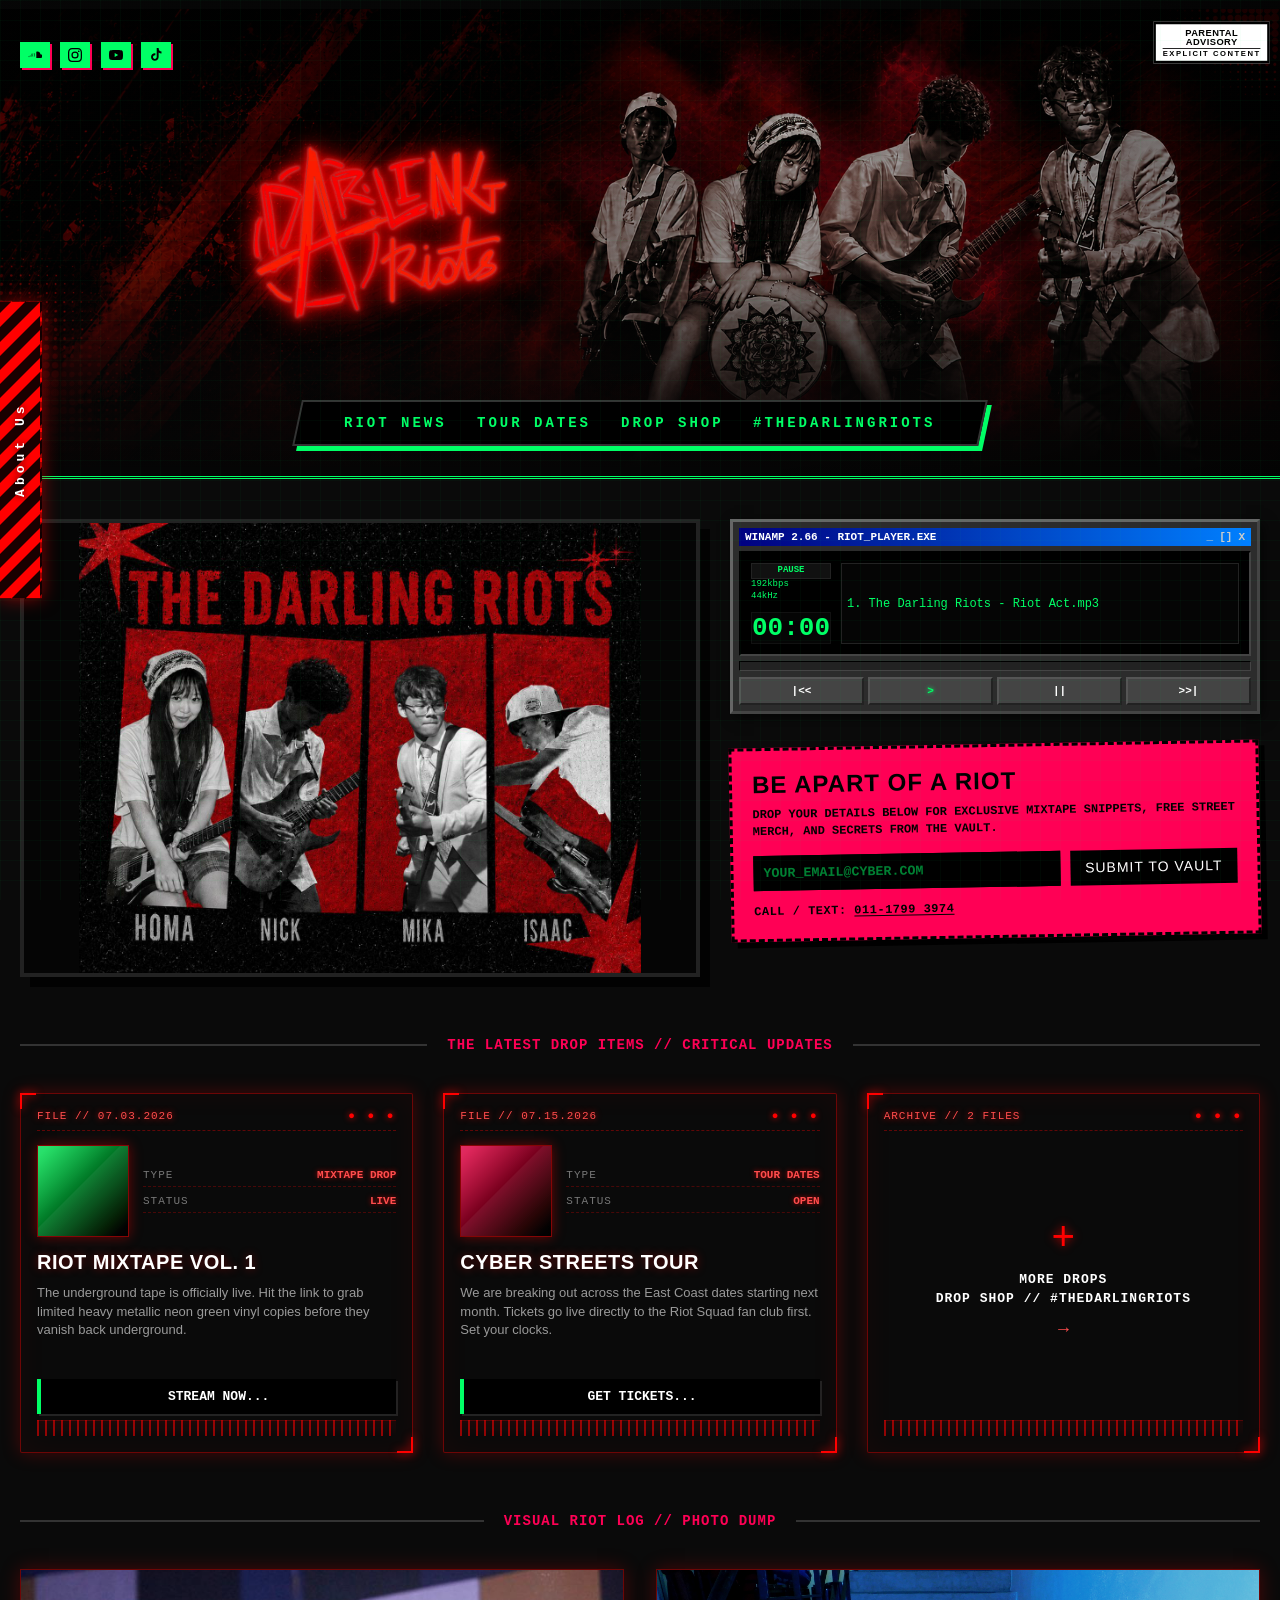
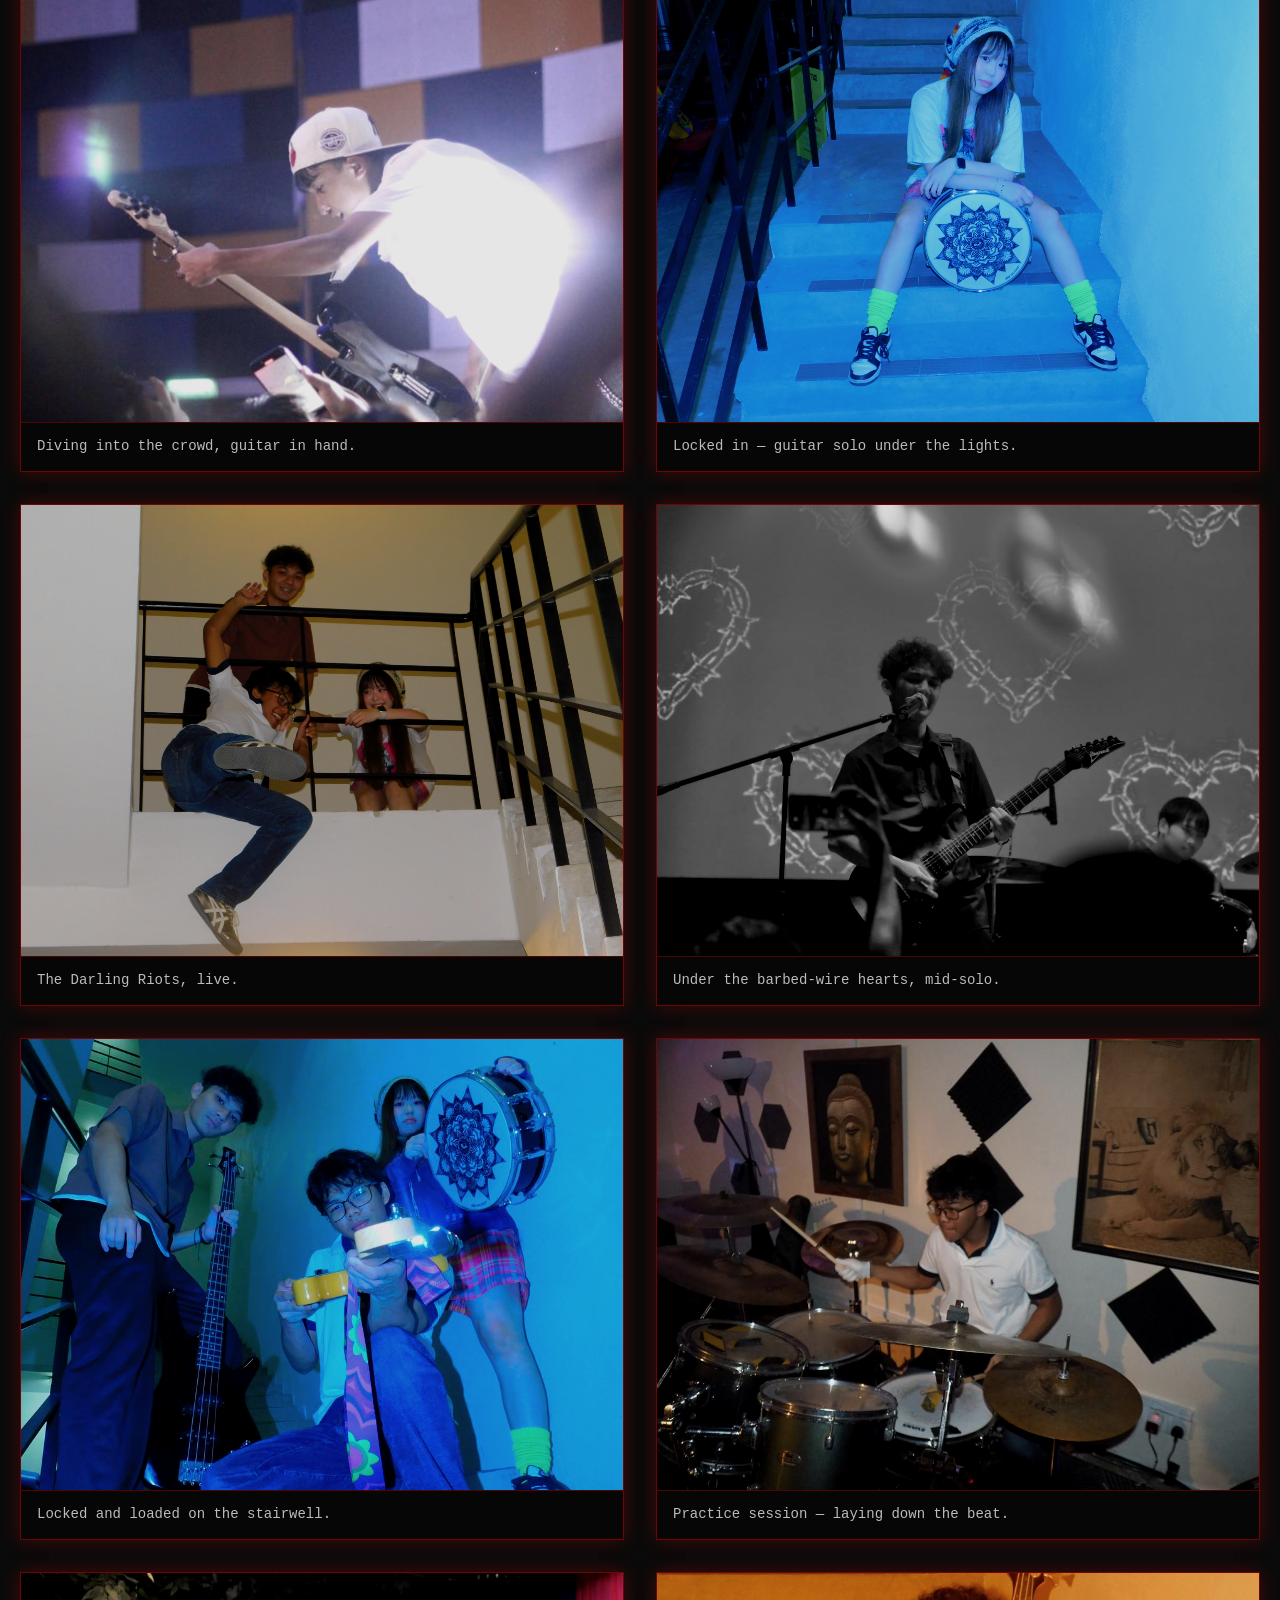
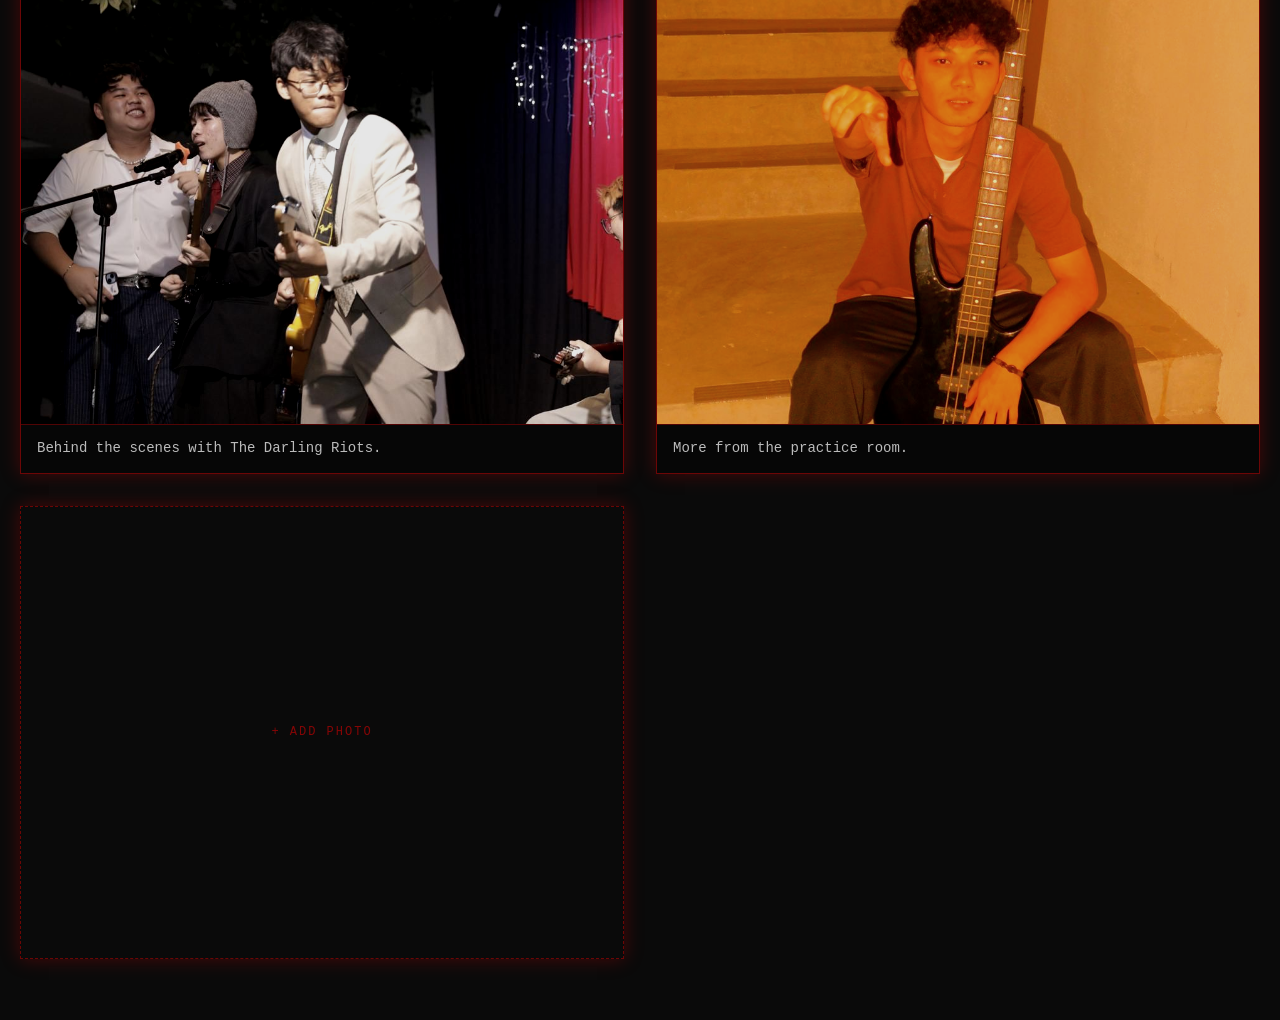
==== commit 29996c58: "Update site content" ====
--- a/index.html
+++ b/index.html
@@ -77,7 +77,7 @@
         <a href="#news" class="nav-link">RIOT NEWS</a>
         <a href="#tour" class="nav-link">TOUR DATES</a>
         <a href="drops.html#shop" class="nav-link">DROP SHOP</a>
-        <a href="drops.html#vault" class="nav-link">THE VAULT</a>
+        <a href="drops.html#vault" class="nav-link">#THEDARLINGRIOTS</a>
       </div>
     </nav>
   </header>
@@ -85,7 +85,7 @@
   <!-- HERO EXPLOSIVE SPLASH & FAN ZONE -->
   <section class="hero-section">
     <div class="hero-media-frame">
-      <img src="pictures/poster.png" alt="The Darling Riots — Raimie, Nick, Mika, Isaac" class="hero-poster">
+      <img src="pictures/members01.jpeg" alt="The Darling Riots — Raimie, Nick, Mika, Isaac" class="hero-poster">
     </div>
 
     <div class="hero-fan-widgets">
@@ -201,7 +201,7 @@
         </div>
         <a href="drops.html" class="more-tile-link">
           <span class="more-tile-plus">+</span>
-          <span class="more-tile-text">MORE DROPS<br>DROP SHOP // THE VAULT</span>
+          <span class="more-tile-text">MORE DROPS<br>DROP SHOP // #THEDARLINGRIOTS</span>
           <span class="more-tile-arrow">&rarr;</span>
         </a>
         <div class="dossier-scanline"></div>
--- a/style.css
+++ b/style.css
@@ -202,11 +202,13 @@
   padding: 30px 20px 25px;
   border-bottom: 3px double #00ff66;
   background:
-    radial-gradient(ellipse at 25% 45%, rgba(0, 0, 0, 0.45) 0%, rgba(0, 0, 0, 0.1) 40%, rgba(0, 0, 0, 0.7) 100%),
-    linear-gradient(180deg, rgba(5, 5, 5, 0.25) 0%, rgba(5, 5, 5, 0.35) 55%, #070707 100%),
-    url("pictures/band-01.png");
-  background-size: cover;
-  background-position: center;
+    radial-gradient(ellipse at 25% 45%, rgba(0, 0, 0, 0.25) 0%, rgba(0, 0, 0, 0.05) 40%, rgba(0, 0, 0, 0.55) 100%),
+    linear-gradient(180deg, rgba(5, 5, 5, 0.1) 0%, rgba(5, 5, 5, 0.2) 55%, #070707 100%),
+    url("pictures/newest header.png");
+  background-size: 100%;
+  background-position: 25% center;
+  background-repeat: no-repeat;
+  background-color: #070707;
   text-align: center;
 }
 
@@ -258,6 +260,7 @@
   letter-spacing: 0.5px;
   text-align: center;
   animation: flashAlert 2s infinite steps(2);
+  transform: translate(20px, -12px) scale(0.85);
 }
 
 .parental-advisory-badge .explicit {
@@ -275,7 +278,7 @@
   width: clamp(160px, 20vw, 300px);
   margin: 25px auto;
   position: relative;
-  left: clamp(-190px, -17vw, -100px);
+  left: clamp(-260px, -24vw, -160px);
   cursor: pointer;
   filter:
     drop-shadow(0 0 1px #ff6666)
@@ -716,6 +719,7 @@
 .tour-art { background: linear-gradient(135deg, #ff0055, #000); }
 .merch-art { background: linear-gradient(135deg, #0088ff, #000); }
 .street-art { background: linear-gradient(135deg, #ffaa00, #000); }
+.vault-art { background: linear-gradient(135deg, #ff0055, #000); }
 
 /* Transparent Gloss Reflection Layer */
 .plastic-shine {
@@ -786,6 +790,31 @@
   overflow: hidden;
 }
 
+.feed-grid {
+  display: grid;
+  grid-template-columns: repeat(6, 1fr);
+  gap: 6px;
+  margin-bottom: 14px;
+}
+
+.feed-tile {
+  aspect-ratio: 1 / 1;
+  background: linear-gradient(135deg, rgba(255, 0, 85, 0.15), rgba(0, 0, 0, 0.6));
+  border: 1px dashed rgba(255, 0, 0, 0.4);
+  animation: feedPulse 1.8s ease-in-out infinite;
+}
+
+.feed-tile:nth-child(2) { animation-delay: 0.2s; }
+.feed-tile:nth-child(3) { animation-delay: 0.4s; }
+.feed-tile:nth-child(4) { animation-delay: 0.6s; }
+.feed-tile:nth-child(5) { animation-delay: 0.8s; }
+.feed-tile:nth-child(6) { animation-delay: 1s; }
+
+@keyframes feedPulse {
+  0%, 100% { opacity: 0.35; }
+  50% { opacity: 0.9; }
+}
+
 /* "More Drops" Link Tile (points to drops.html) */
 .more-tile-link {
   flex: 1;
@@ -997,10 +1026,39 @@
   .band-logo {
     left: 0;
   }
+  .ticket-memo {
+    align-items: center;
+  }
+  .ticket-tab {
+    width: 13px;
+    padding: 6px 0;
+  }
+  .ticket-tab-text {
+    font-size: 8px;
+    letter-spacing: 1px;
+  }
+  .ticket-stub {
+    width: 30px;
+    padding: 12px 0;
+  }
+  .ticket-stub-label {
+    font-size: 11px;
+  }
+  .ticket-stub-no {
+    font-size: 8px;
+  }
   .ticket-panel.open {
-    width: min(300px, calc(100vw - 42px));
+    width: min(260px, calc(100vw - 13px));
   }
   .ticket-body {
     min-width: 0;
+    padding: 20px 16px 16px;
+    gap: 8px;
+  }
+  .ticket-title {
+    font-size: 20px;
+  }
+  .ticket-intro-text {
+    font-size: 11px;
   }
 }
